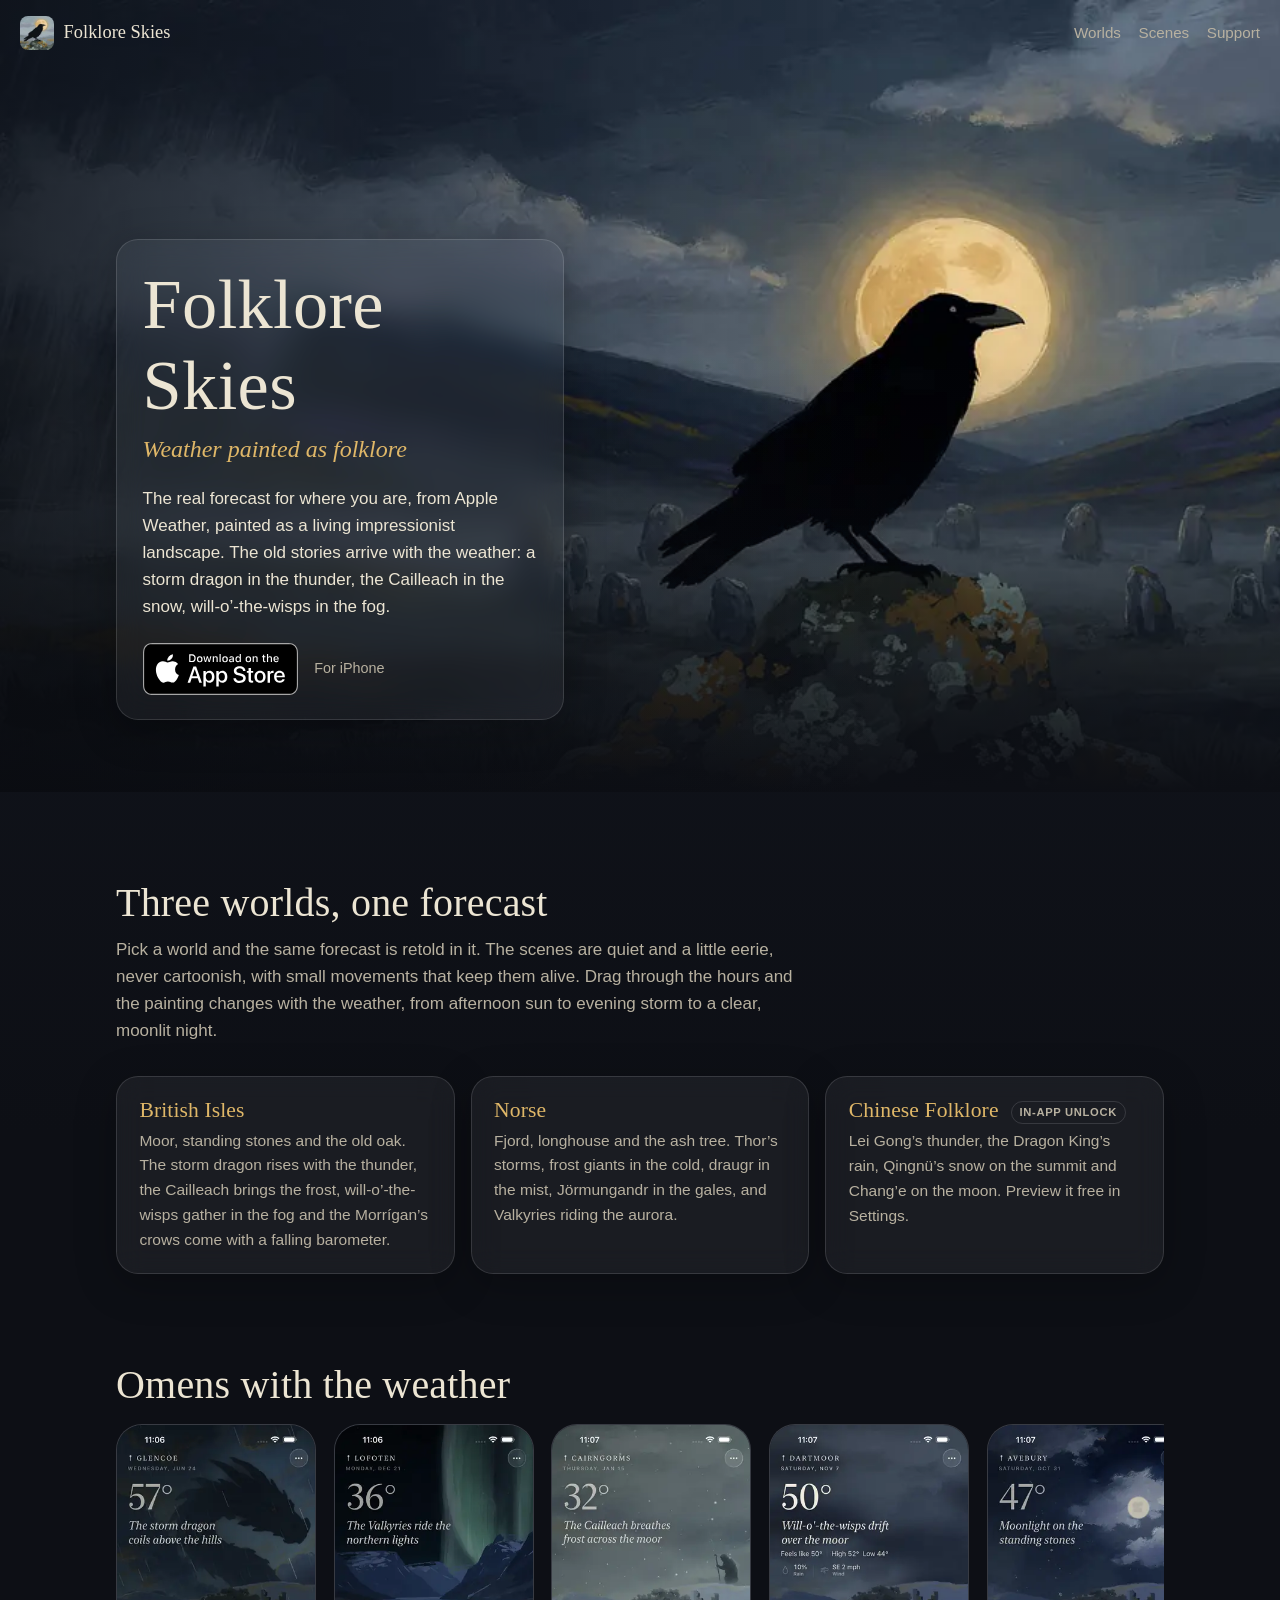
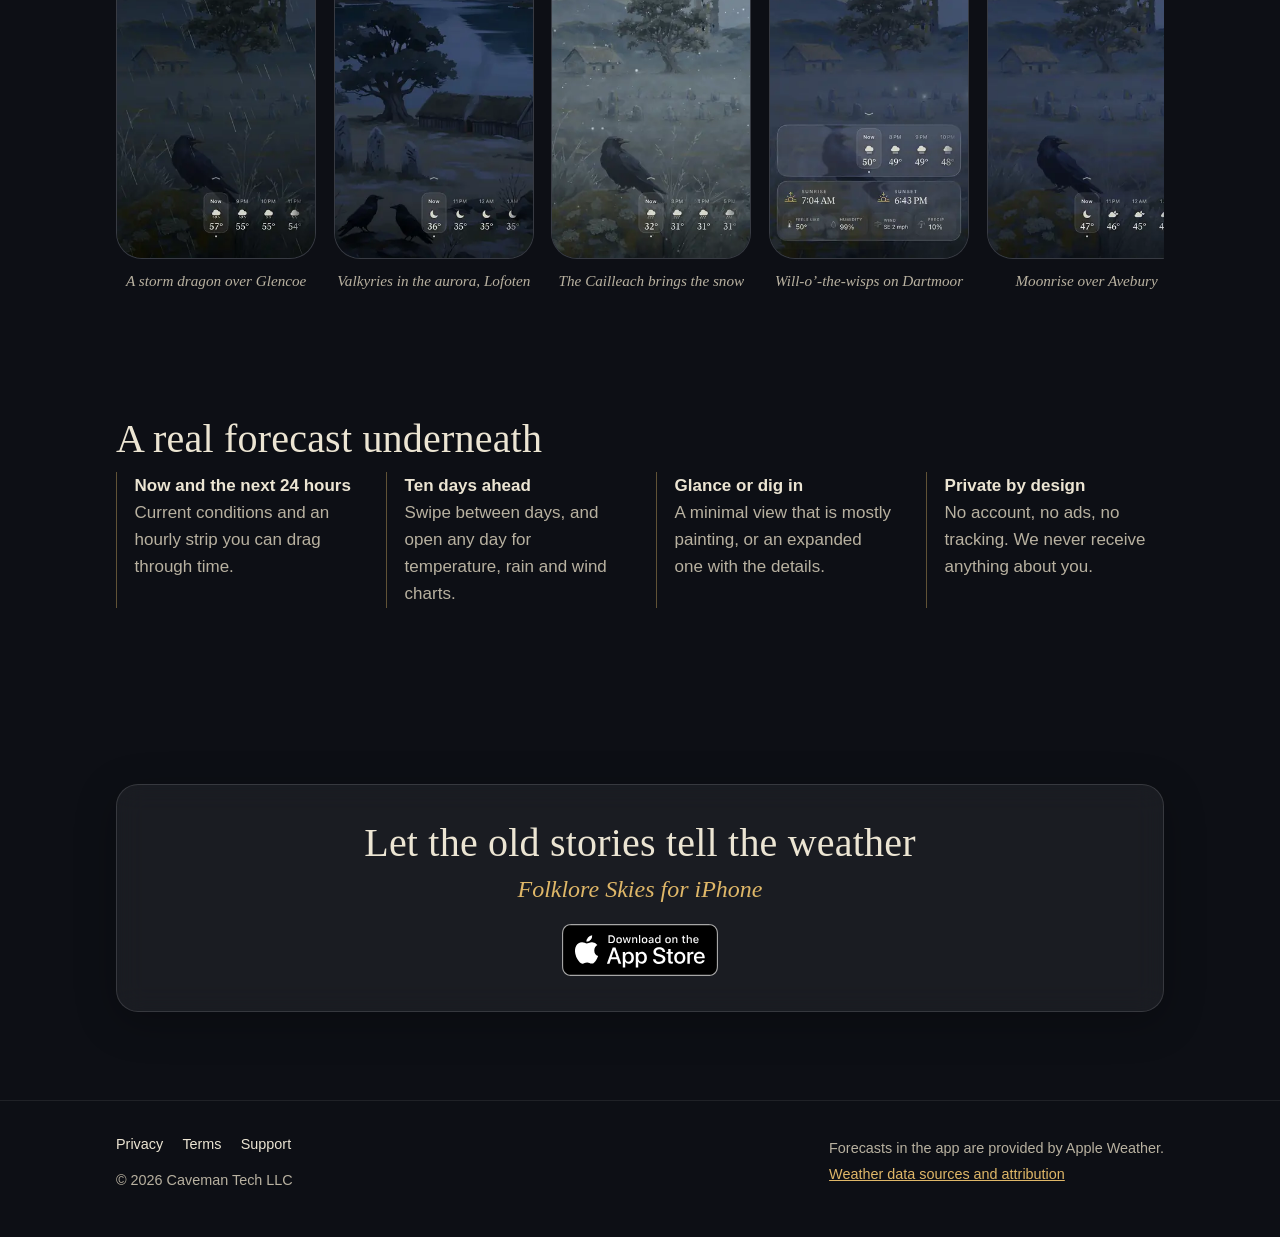
==== index.html @ 435fcce6 "folkloreskies.com: marketing site with privacy, terms, support, OG tags and device-aware store links" ====
<!doctype html>
<html lang="en">
<head>
<meta charset="utf-8">
<meta name="viewport" content="width=device-width, initial-scale=1, viewport-fit=cover">
<title>Folklore Skies: weather painted as folklore</title>
<meta name="description" content="Folklore Skies for iPhone shows the real forecast from Apple Weather as a living impressionist painting, where storm dragons, Valkyries, the Cailleach and Lei Gong arrive with the weather.">
<link rel="canonical" href="https://folkloreskies.com/">
<meta name="theme-color" content="#0d0f15">
<meta name="color-scheme" content="dark">

<!-- Smart App Banner (Safari on iOS). APP_STORE_ID: replace with the numeric Apple ID
     from App Store Connect › App Information › Apple ID (it appears 3 times in this file). -->
<meta name="apple-itunes-app" content="app-id=APP_STORE_ID">

<!-- Open Graph / Twitter -->
<meta property="og:type" content="website">
<meta property="og:site_name" content="Folklore Skies">
<meta property="og:title" content="Folklore Skies: weather painted as folklore">
<meta property="og:description" content="Real forecasts from Apple Weather, painted as impressionist folklore scenes. British Isles, Norse and Chinese folklore for iPhone.">
<meta property="og:url" content="https://folkloreskies.com/">
<meta property="og:image" content="https://folkloreskies.com/assets/og.jpg">
<meta property="og:image:type" content="image/jpeg">
<meta property="og:image:width" content="1200">
<meta property="og:image:height" content="630">
<meta property="og:image:alt" content="A raven on a lichen-covered stone before a gold moon, standing stones on a misty moor, with the words Folklore Skies, Weather painted as folklore.">
<meta property="og:locale" content="en_US">
<meta name="twitter:card" content="summary_large_image">
<meta name="twitter:title" content="Folklore Skies: weather painted as folklore">
<meta name="twitter:description" content="Real forecasts from Apple Weather, painted as impressionist folklore scenes. British Isles, Norse and Chinese folklore for iPhone.">
<meta name="twitter:image" content="https://folkloreskies.com/assets/og.jpg">
<meta name="twitter:image:alt" content="A raven before a gold moon over standing stones, with the words Folklore Skies.">

<link rel="icon" href="/favicon.ico" sizes="any">
<link rel="icon" type="image/png" sizes="32x32" href="/assets/favicon-32.png">
<link rel="icon" type="image/png" sizes="192x192" href="/assets/icon-192.png">
<link rel="apple-touch-icon" href="/apple-touch-icon.png">
<link rel="preload" as="image" href="/assets/hero-1920.webp" media="(min-width: 641px)" fetchpriority="high">
<link rel="stylesheet" href="/assets/site.css">
<script src="/assets/store.js"></script>
<script type="application/ld+json">
{"@context":"https://schema.org","@type":"SoftwareApplication","name":"Folklore Skies","operatingSystem":"iOS 17 or later","applicationCategory":"WeatherApplication","url":"https://folkloreskies.com/","image":"https://folkloreskies.com/assets/og.jpg","publisher":{"@type":"Organization","name":"Caveman Tech LLC"}}
</script>
</head>
<body>
<a class="skip" href="#main">Skip to content</a>
<header class="bar">
  <a class="brand" href="/"><img src="/assets/icon-96.webp" width="34" height="34" alt="">Folklore Skies</a>
  <nav aria-label="Site"><a href="#worlds">Worlds</a><a href="#scenes">Scenes</a><a href="/support/">Support</a></nav>
</header>

<main id="main">
  <section class="hero" aria-labelledby="title" style="padding:0">
    <picture>
      <source media="(max-width: 640px)" type="image/webp" srcset="/assets/hero-portrait-600.webp 600w, /assets/hero-portrait-900.webp 900w" sizes="100vw">
      <source type="image/webp" srcset="/assets/hero-1280.webp 1280w, /assets/hero-1920.webp 1920w, /assets/hero-2560.webp 2560w" sizes="100vw">
      <img src="/assets/hero-1600.jpg" width="1600" height="686" alt="A raven on a lichen-covered stone before a gold moon, standing stones on a misty moor in the rain." fetchpriority="high">
    </picture>
    <div class="wrap">
      <div class="hero-card glass">
        <h1 id="title">Folklore Skies</h1>
        <p class="tagline">Weather painted as folklore</p>
        <p class="lede">The real forecast for where you are, from Apple Weather, painted as a living impressionist landscape. The old stories arrive with the weather: a storm dragon in the thunder, the Cailleach in the snow, will-o&rsquo;-the-wisps in the fog.</p>
        <div class="store">
          <a class="badge appstore" href="https://apps.apple.com/app/folklore-skies/idAPP_STORE_ID"><img src="/assets/app-store-badge.svg" width="156" height="52" alt="Download on the App Store"></a>
          <p class="note appstore">For iPhone</p>
          <p class="android glass" role="note">Android is coming soon. For now, Folklore Skies is on iPhone.</p>
          <a class="play" href="#">Get it on Google Play</a>
        </div>
      </div>
    </div>
  </section>

  <section id="worlds" aria-labelledby="worlds-h">
    <div class="wrap">
      <h2 id="worlds-h">Three worlds, one forecast</h2>
      <p class="intro">Pick a world and the same forecast is retold in it. The scenes are quiet and a little eerie, never cartoonish, with small movements that keep them alive. Drag through the hours and the painting changes with the weather, from afternoon sun to evening storm to a clear, moonlit night.</p>
      <ul class="worlds">
        <li class="glass"><h3>British Isles</h3><p>Moor, standing stones and the old oak. The storm dragon rises with the thunder, the Cailleach brings the frost, will-o&rsquo;-the-wisps gather in the fog and the Morrígan&rsquo;s crows come with a falling barometer.</p></li>
        <li class="glass"><h3>Norse</h3><p>Fjord, longhouse and the ash tree. Thor&rsquo;s storms, frost giants in the cold, draugr in the mist, Jörmungandr in the gales, and Valkyries riding the aurora.</p></li>
        <li class="glass"><h3>Chinese Folklore <span class="tag">In-app unlock</span></h3><p>Lei Gong&rsquo;s thunder, the Dragon King&rsquo;s rain, Qingnü&rsquo;s snow on the summit and Chang&rsquo;e on the moon. Preview it free in Settings.</p></li>
      </ul>
    </div>
  </section>

  <section id="scenes" aria-labelledby="scenes-h" style="padding-top:0">
    <div class="wrap">
      <h2 id="scenes-h">Omens with the weather</h2>
      <ul class="shots" aria-label="App screenshots" tabindex="0">
        <li><figure><img loading="lazy" decoding="async" src="/assets/screens/storm-dragon-330.webp" srcset="/assets/screens/storm-dragon-330.webp 330w, /assets/screens/storm-dragon-660.webp 660w" sizes="(max-width: 640px) 60vw, 220px" width="330" height="717" alt="Thunderstorm over Glencoe with a storm dragon in the clouds"><figcaption>A storm dragon over Glencoe</figcaption></figure></li>
        <li><figure><img loading="lazy" decoding="async" src="/assets/screens/valkyries-330.webp" srcset="/assets/screens/valkyries-330.webp 330w, /assets/screens/valkyries-660.webp 660w" sizes="(max-width: 640px) 60vw, 220px" width="330" height="717" alt="Aurora over Lofoten with Valkyries riding through it"><figcaption>Valkyries in the aurora, Lofoten</figcaption></figure></li>
        <li><figure><img loading="lazy" decoding="async" src="/assets/screens/cailleach-330.webp" srcset="/assets/screens/cailleach-330.webp 330w, /assets/screens/cailleach-660.webp 660w" sizes="(max-width: 640px) 60vw, 220px" width="330" height="717" alt="Snow in the Cairngorms with the Cailleach on the hill"><figcaption>The Cailleach brings the snow</figcaption></figure></li>
        <li><figure><img loading="lazy" decoding="async" src="/assets/screens/dartmoor-expanded-330.webp" srcset="/assets/screens/dartmoor-expanded-330.webp 330w, /assets/screens/dartmoor-expanded-660.webp 660w" sizes="(max-width: 640px) 60vw, 220px" width="330" height="717" alt="Foggy Dartmoor with will-o'-the-wisps and the expanded forecast"><figcaption>Will-o&rsquo;-the-wisps on Dartmoor</figcaption></figure></li>
        <li><figure><img loading="lazy" decoding="async" src="/assets/screens/avebury-330.webp" srcset="/assets/screens/avebury-330.webp 330w, /assets/screens/avebury-660.webp 660w" sizes="(max-width: 640px) 60vw, 220px" width="330" height="717" alt="Clear night at Avebury with the moon over the stones"><figcaption>Moonrise over Avebury</figcaption></figure></li>
        <li><figure><img loading="lazy" decoding="async" src="/assets/screens/day-charts-330.webp" srcset="/assets/screens/day-charts-330.webp 330w, /assets/screens/day-charts-660.webp 660w" sizes="(max-width: 640px) 60vw, 220px" width="330" height="717" alt="Temperature, rain and wind charts for a day in Connemara"><figcaption>Charts for every day</figcaption></figure></li>
      </ul>
    </div>
  </section>

  <section aria-labelledby="real-h" style="padding-top:1rem">
    <div class="wrap">
      <h2 id="real-h">A real forecast underneath</h2>
      <ul class="features">
        <li><strong>Now and the next 24 hours</strong>Current conditions and an hourly strip you can drag through time.</li>
        <li><strong>Ten days ahead</strong>Swipe between days, and open any day for temperature, rain and wind charts.</li>
        <li><strong>Glance or dig in</strong>A minimal view that is mostly painting, or an expanded one with the details.</li>
        <li><strong>Private by design</strong>No account, no ads, no tracking. We never receive anything about you.</li>
      </ul>
    </div>
  </section>

  <section aria-labelledby="get-h">
    <div class="wrap">
      <div class="cta glass">
        <h2 id="get-h">Let the old stories tell the weather</h2>
        <p class="tagline">Folklore Skies for iPhone</p>
        <div class="store">
          <a class="badge appstore" href="https://apps.apple.com/app/folklore-skies/idAPP_STORE_ID"><img src="/assets/app-store-badge.svg" width="156" height="52" alt="Download on the App Store" loading="lazy"></a>
          <p class="android" role="note">Android is coming soon. For now, Folklore Skies is on iPhone.</p>
          <a class="play" href="#">Get it on Google Play</a>
        </div>
      </div>
    </div>
  </section>
</main>

<footer>
  <div class="wrap">
    <div>
      <nav aria-label="Legal"><a href="/privacy/">Privacy</a><a href="/terms/">Terms</a><a href="/support/">Support</a></nav>
      <p style="margin-top:.8rem">&copy; 2026 Caveman Tech LLC</p>
    </div>
    <div>
      <p>Forecasts in the app are provided by Apple&nbsp;Weather.</p>
      <p><a href="https://weatherkit.apple.com/legal-attribution.html">Weather data sources and attribution</a></p>
    </div>
  </div>
</footer>
</body>
</html>
---- assets/site.css ----
/* Folklore Skies — static site. No web fonts, trackers or cookies. */
:root{
  --ink:#ece5d3; --ink-dim:#b8b1a0; --gold:#dfb768; --gold-hi:#f0cf8a;
  --night:#0d0f15; --night-2:#141821;
  --glass:rgba(255,255,255,.055); --glass-edge:rgba(255,255,255,.13);
  --serif:"Iowan Old Style","Palatino Linotype",Palatino,"Book Antiqua",Georgia,"Noto Serif",serif;
  --sans:-apple-system,BlinkMacSystemFont,"Segoe UI",Roboto,"Helvetica Neue",Arial,sans-serif;
  color-scheme:dark;
}
*{box-sizing:border-box}
html{background:var(--night);-webkit-text-size-adjust:100%}
body{margin:0;color:var(--ink);font:17px/1.6 var(--sans);background:
  radial-gradient(1200px 600px at 70% -10%,rgba(223,183,104,.08),transparent 60%),
  linear-gradient(180deg,var(--night-2),var(--night) 40%);min-height:100vh}
a{color:var(--gold)}a:hover{color:var(--gold-hi)}
a:focus-visible,button:focus-visible{outline:2px solid var(--gold-hi);outline-offset:3px;border-radius:6px}
h1,h2,h3{font-family:var(--serif);font-weight:400;letter-spacing:.005em;line-height:1.15}
img{max-width:100%;height:auto;display:block}
.skip{position:absolute;left:-999px;top:0}.skip:focus{left:1rem;top:1rem;z-index:10;background:var(--night);padding:.5rem 1rem}
.wrap{max-width:68rem;margin:0 auto;padding:0 1.25rem}
.glass{background:var(--glass);border:1px solid var(--glass-edge);border-radius:22px;
  -webkit-backdrop-filter:blur(14px) saturate(1.2);backdrop-filter:blur(14px) saturate(1.2);
  box-shadow:0 10px 40px rgba(0,0,0,.25)}

/* header bar */
.bar{position:absolute;inset:0 0 auto 0;z-index:3;display:flex;align-items:center;justify-content:space-between;padding:1rem 1.25rem}
.brand{display:flex;align-items:center;gap:.6rem;color:var(--ink);text-decoration:none;font-family:var(--serif);font-size:1.15rem}
.brand img{width:34px;height:34px;border-radius:8px}
.bar nav a{color:var(--ink-dim);text-decoration:none;margin-left:1.1rem;font-size:.95rem}
.bar nav a:hover{color:var(--ink)}

/* hero */
.hero{position:relative;min-height:min(88vh,50rem);display:flex;align-items:flex-end;overflow:hidden;isolation:isolate}
.hero picture,.hero picture img{position:absolute;inset:0;width:100%;height:100%;object-fit:cover;object-position:0% 40%;z-index:-2}
.hero::after{content:"";position:absolute;inset:0;z-index:-1;background:
  linear-gradient(90deg,rgba(9,11,16,.72) 0%,rgba(9,11,16,.25) 45%,transparent 70%),
  linear-gradient(0deg,var(--night) 0%,rgba(13,15,21,.3) 28%,transparent 55%)}
.hero .wrap{width:100%;padding-bottom:clamp(2.5rem,8vh,5rem)}
.hero-card{max-width:28rem;padding:1.5rem 1.6rem}
.hero h1{font-size:clamp(2.6rem,6vw,4.4rem);margin:0}
.tagline{font-family:var(--serif);font-style:italic;color:var(--gold);font-size:clamp(1.2rem,2.4vw,1.5rem);margin:.25rem 0 1rem}
.lede{margin:0 0 1.4rem;color:var(--ink)}

/* store */
.store{display:flex;flex-wrap:wrap;align-items:center;gap:.6rem 1rem}
.store .badge img{height:52px;width:auto}
.store .note{color:var(--ink-dim);font-size:.9rem;margin:0}
.store .android,.store .play{display:none}
html[data-platform="android"] .store .appstore{display:none}
html[data-platform="android"] .store .android{display:block}
html[data-platform="android"][data-play="1"] .store .android{display:none}
html[data-platform="android"][data-play="1"] .store .play{display:inline-flex}
.android{padding:.7rem 1rem;border-radius:14px;margin:0}
.play{align-items:center;gap:.5rem;padding:.75rem 1.2rem;border-radius:12px;background:#000;border:1px solid #a6a6a6;color:#fff;text-decoration:none;font-weight:600}

/* sections */
section{padding:clamp(3rem,8vw,5.5rem) 0}
section h2{font-size:clamp(1.8rem,3.6vw,2.5rem);margin:0 0 .6rem}
.intro{max-width:44rem;color:var(--ink-dim);margin:0 0 2rem}
.worlds{display:grid;grid-template-columns:repeat(auto-fit,minmax(16rem,1fr));gap:1rem;list-style:none;padding:0;margin:0}
.worlds li{padding:1.3rem 1.4rem}
.worlds h3{margin:0 0 .35rem;font-size:1.35rem;color:var(--gold)}
.worlds p{margin:0;color:var(--ink-dim);font-size:.97rem}
.tag{display:inline-block;margin-left:.4rem;font:600 .7rem/1 var(--sans);letter-spacing:.06em;text-transform:uppercase;color:var(--ink-dim);border:1px solid var(--glass-edge);border-radius:99px;padding:.3rem .5rem;vertical-align:middle}

.shots{display:grid;grid-auto-flow:column;grid-auto-columns:minmax(12.5rem,1fr);gap:1.1rem;overflow-x:auto;scroll-snap-type:x mandatory;padding:.4rem .2rem 1.2rem;margin:0;list-style:none;scrollbar-width:thin}
.shots li{scroll-snap-align:start}
.shots figure{margin:0}
.shots img{border-radius:26px;border:1px solid var(--glass-edge);aspect-ratio:1320/2868;width:100%;background:#1a1e27}
.shots figcaption{font-family:var(--serif);font-style:italic;color:var(--ink-dim);font-size:.95rem;text-align:center;margin-top:.6rem}

.features{display:grid;grid-template-columns:repeat(auto-fit,minmax(13rem,1fr));gap:1rem 2rem;padding:0;margin:0;list-style:none}
.features li{padding-left:1.1rem;border-left:1px solid rgba(223,183,104,.4);color:var(--ink-dim)}
.features strong{color:var(--ink);font-weight:600;display:block}
.cta{text-align:center;padding:2.2rem 1.5rem}
.cta .store{justify-content:center}
.cta h2{margin-bottom:.2rem}

/* prose pages */
.page{max-width:42rem;margin:0 auto;padding:6.5rem 1.25rem 3rem}
.page h1{font-size:clamp(2rem,5vw,2.7rem);margin:0 0 .4rem}
.page h2{font-size:1.45rem;margin:2.2rem 0 .5rem}
.page .meta{color:var(--ink-dim);font-style:italic;margin-top:0}
.page li{margin:.3rem 0}
.page.center{text-align:center;padding-top:9rem}

/* footer */
footer{border-top:1px solid rgba(255,255,255,.08);padding:2rem 0 2.6rem;color:var(--ink-dim);font-size:.9rem}
footer .wrap{display:flex;flex-wrap:wrap;gap:.8rem 2rem;justify-content:space-between;align-items:flex-start}
footer nav a{color:var(--ink);text-decoration:none;margin-right:1.2rem}
footer nav a:hover{color:var(--gold)}
footer p{margin:.2rem 0}

@media (max-width:640px){
  .bar nav{display:none}
  .hero{display:block;min-height:0}
  .hero picture{position:relative;display:block;height:min(64svh,34rem)}
  .hero picture img{object-position:50% 35%}
  .hero .wrap{margin-top:-5.5rem;padding-bottom:1rem}
  .hero::after{background:linear-gradient(0deg,var(--night) 0%,var(--night) 30%,rgba(13,15,21,.4) 52%,transparent 70%)}
  .hero-card{padding:1.3rem 1.3rem}
}
@media (prefers-reduced-motion:no-preference){
  .hero picture img{animation:drift 40s ease-in-out infinite alternate}
  @keyframes drift{from{transform:scale(1.04) translateX(0)}to{transform:scale(1.08) translateX(-1.2%)}}
}
@supports not ((backdrop-filter:blur(1px)) or (-webkit-backdrop-filter:blur(1px))){.glass{background:rgba(20,24,33,.82)}}
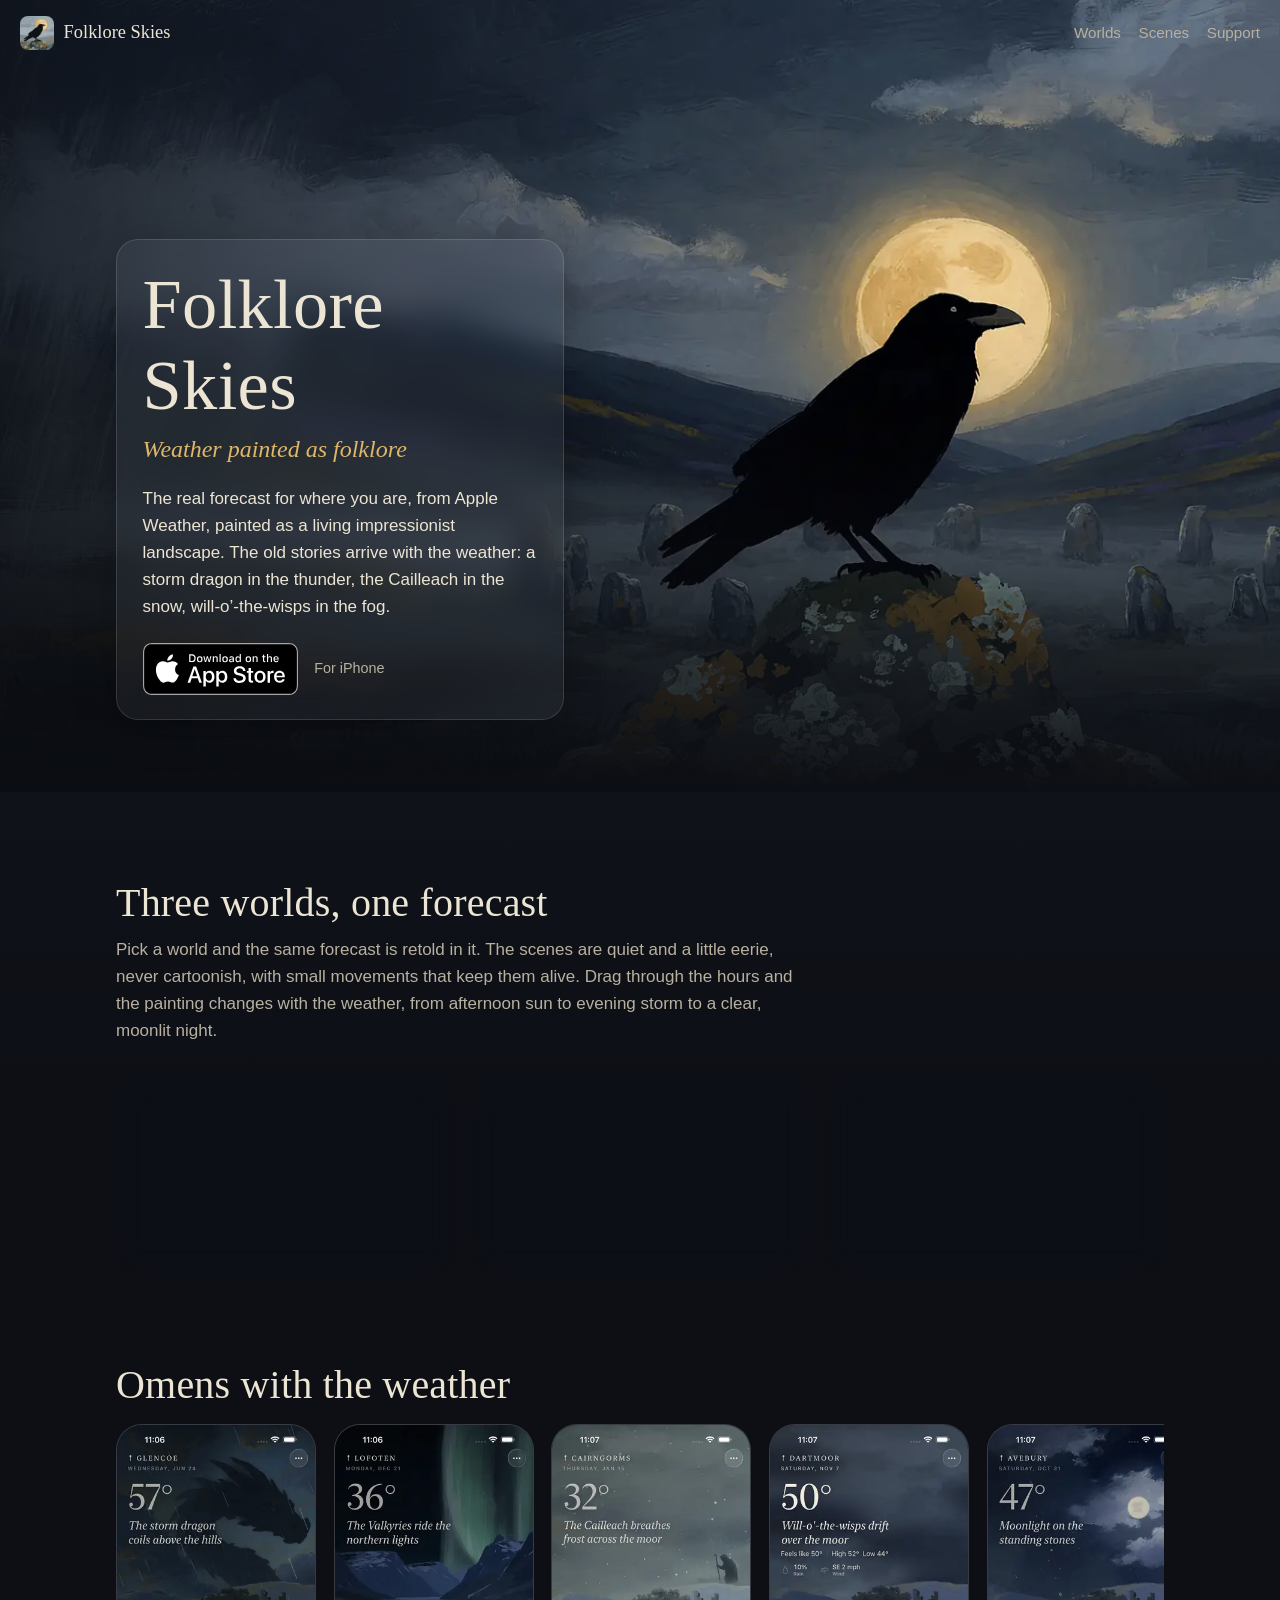
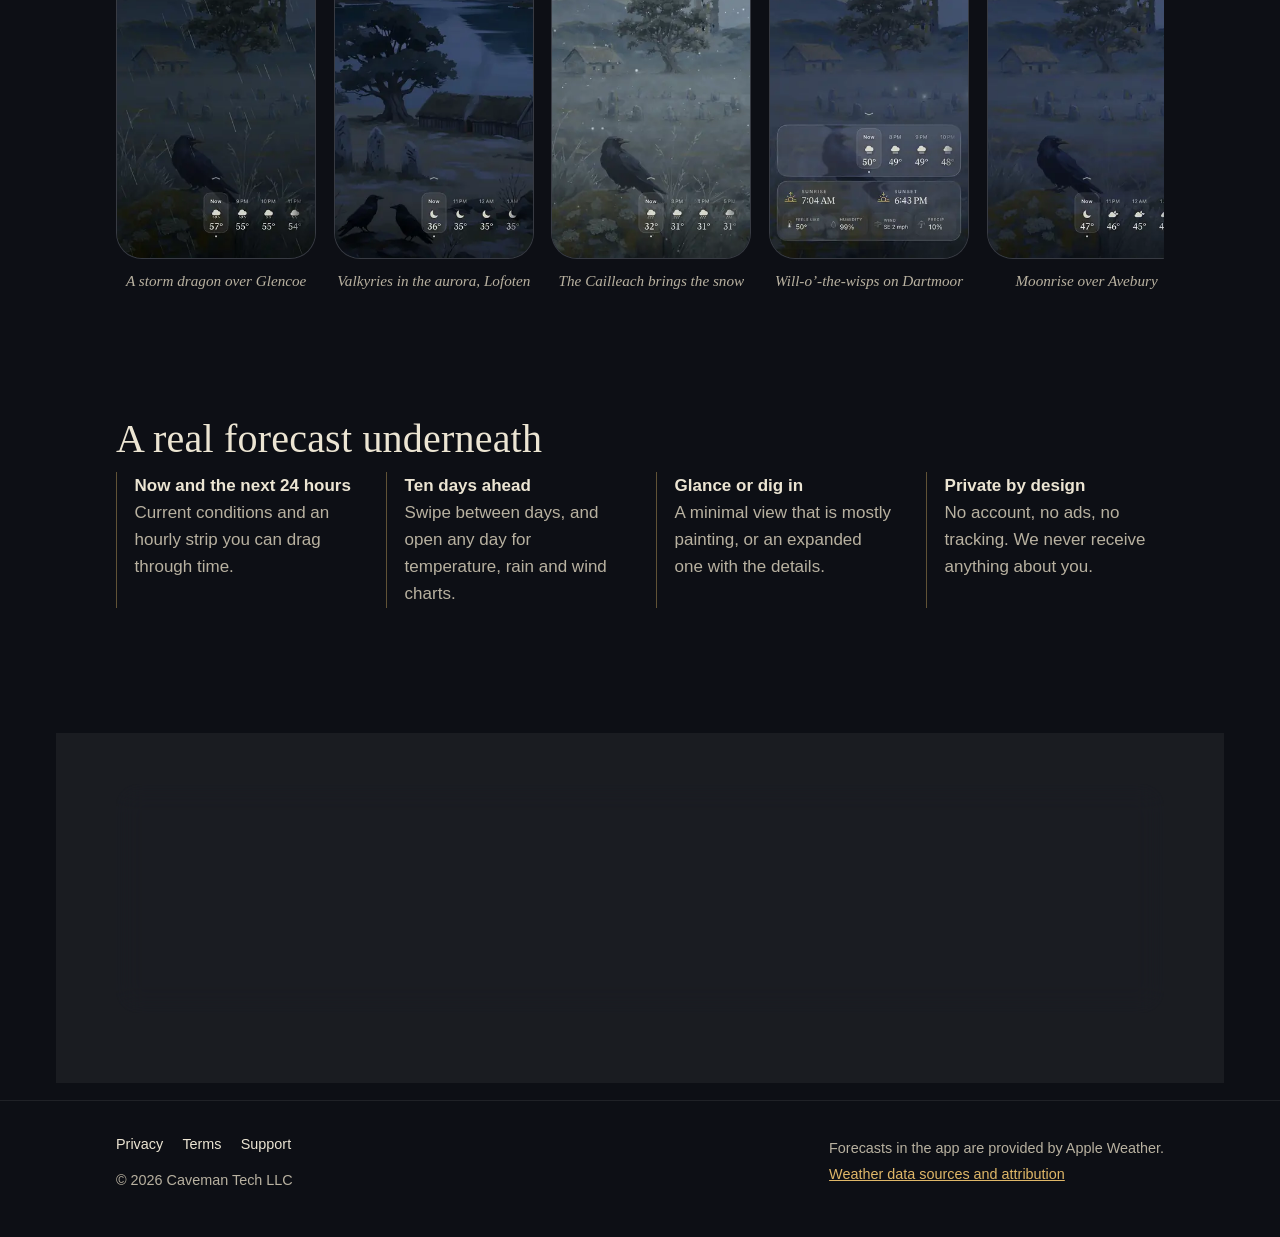
==== commit a88cabde: "Set App Store ID 6824357386" ====
--- a/index.html
+++ b/index.html
@@ -9,9 +9,8 @@
 <meta name="theme-color" content="#0d0f15">
 <meta name="color-scheme" content="dark">
 
-<!-- Smart App Banner (Safari on iOS). APP_STORE_ID: replace with the numeric Apple ID
-     from App Store Connect › App Information › Apple ID (it appears 3 times in this file). -->
-<meta name="apple-itunes-app" content="app-id=APP_STORE_ID">
+<!-- Smart App Banner (Safari on iOS). App Store ID 6824357386 (also used in the badge links below). -->
+<meta name="apple-itunes-app" content="app-id=6824357386">
 
 <!-- Open Graph / Twitter -->
 <meta property="og:type" content="website">
@@ -62,7 +61,7 @@
         <p class="tagline">Weather painted as folklore</p>
         <p class="lede">The real forecast for where you are, from Apple Weather, painted as a living impressionist landscape. The old stories arrive with the weather: a storm dragon in the thunder, the Cailleach in the snow, will-o&rsquo;-the-wisps in the fog.</p>
         <div class="store">
-          <a class="badge appstore" href="https://apps.apple.com/app/folklore-skies/idAPP_STORE_ID"><img src="/assets/app-store-badge.svg" width="156" height="52" alt="Download on the App Store"></a>
+          <a class="badge appstore" href="https://apps.apple.com/app/folklore-skies/id6824357386"><img src="/assets/app-store-badge.svg" width="156" height="52" alt="Download on the App Store"></a>
           <p class="note appstore">For iPhone</p>
           <p class="android glass" role="note">Android is coming soon. For now, Folklore Skies is on iPhone.</p>
           <a class="play" href="#">Get it on Google Play</a>
@@ -115,7 +114,7 @@
         <h2 id="get-h">Let the old stories tell the weather</h2>
         <p class="tagline">Folklore Skies for iPhone</p>
         <div class="store">
-          <a class="badge appstore" href="https://apps.apple.com/app/folklore-skies/idAPP_STORE_ID"><img src="/assets/app-store-badge.svg" width="156" height="52" alt="Download on the App Store" loading="lazy"></a>
+          <a class="badge appstore" href="https://apps.apple.com/app/folklore-skies/id6824357386"><img src="/assets/app-store-badge.svg" width="156" height="52" alt="Download on the App Store" loading="lazy"></a>
           <p class="android" role="note">Android is coming soon. For now, Folklore Skies is on iPhone.</p>
           <a class="play" href="#">Get it on Google Play</a>
         </div>
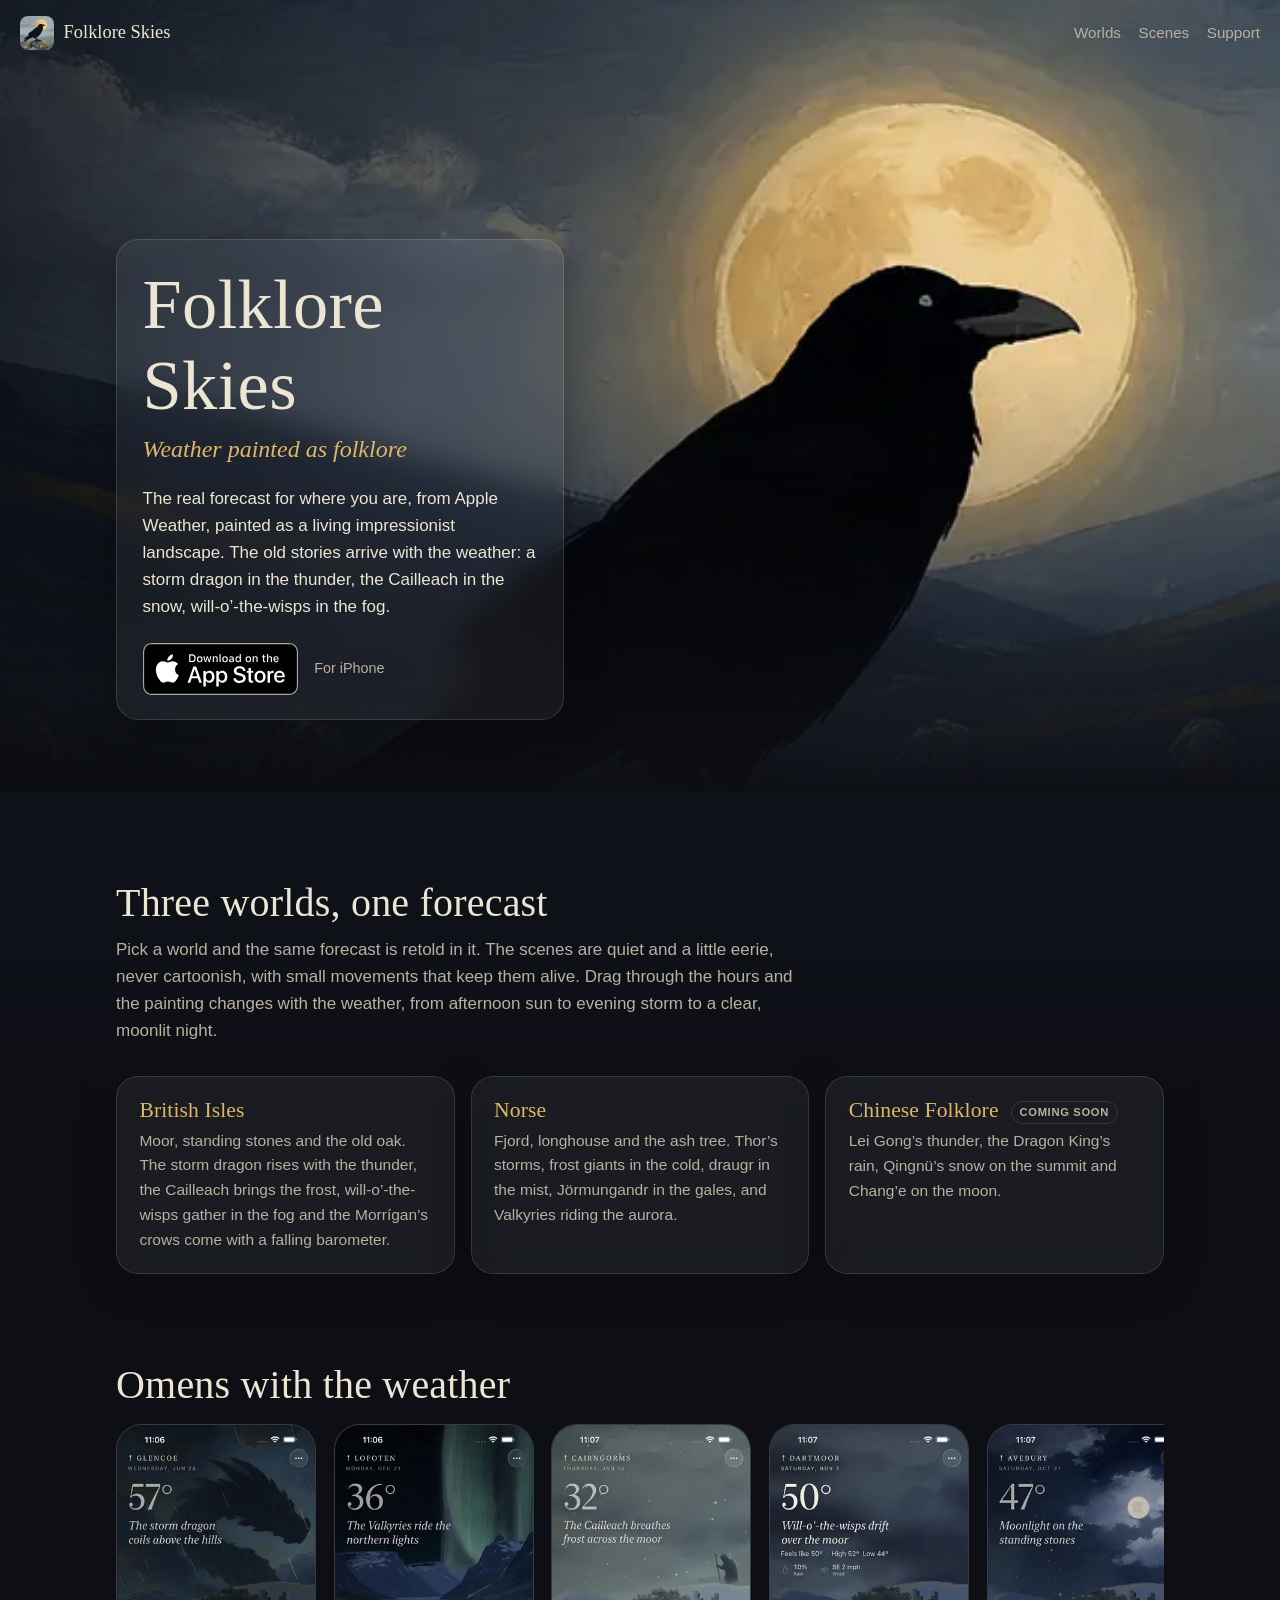
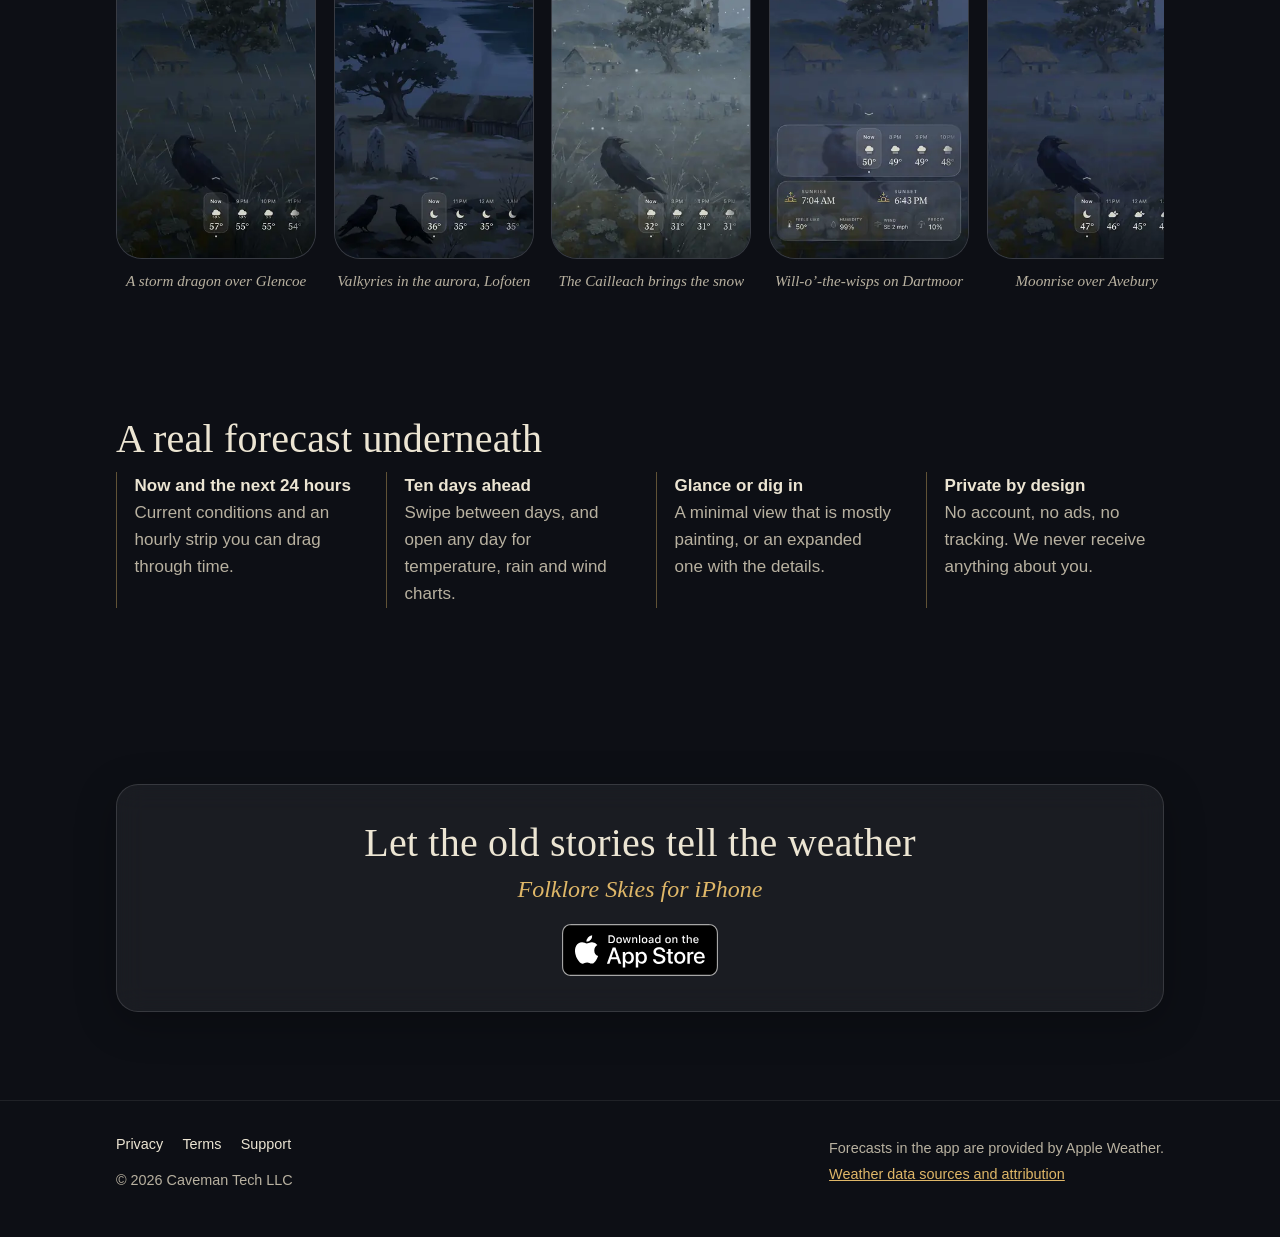
==== commit fd7475f6: "Mark Chinese Folklore as coming soon" ====
--- a/index.html
+++ b/index.html
@@ -4,7 +4,7 @@
 <meta charset="utf-8">
 <meta name="viewport" content="width=device-width, initial-scale=1, viewport-fit=cover">
 <title>Folklore Skies: weather painted as folklore</title>
-<meta name="description" content="Folklore Skies for iPhone shows the real forecast from Apple Weather as a living impressionist painting, where storm dragons, Valkyries, the Cailleach and Lei Gong arrive with the weather.">
+<meta name="description" content="Folklore Skies for iPhone shows the real forecast from Apple Weather as a living impressionist painting, where storm dragons, Valkyries, the Cailleach and will-o&rsquo;-the-wisps arrive with the weather.">
 <link rel="canonical" href="https://folkloreskies.com/">
 <meta name="theme-color" content="#0d0f15">
 <meta name="color-scheme" content="dark">
@@ -16,7 +16,7 @@
 <meta property="og:type" content="website">
 <meta property="og:site_name" content="Folklore Skies">
 <meta property="og:title" content="Folklore Skies: weather painted as folklore">
-<meta property="og:description" content="Real forecasts from Apple Weather, painted as impressionist folklore scenes. British Isles, Norse and Chinese folklore for iPhone.">
+<meta property="og:description" content="Real forecasts from Apple Weather, painted as impressionist folklore scenes. British Isles and Norse folklore for iPhone, with more worlds coming.">
 <meta property="og:url" content="https://folkloreskies.com/">
 <meta property="og:image" content="https://folkloreskies.com/assets/og.jpg">
 <meta property="og:image:type" content="image/jpeg">
@@ -26,7 +26,7 @@
 <meta property="og:locale" content="en_US">
 <meta name="twitter:card" content="summary_large_image">
 <meta name="twitter:title" content="Folklore Skies: weather painted as folklore">
-<meta name="twitter:description" content="Real forecasts from Apple Weather, painted as impressionist folklore scenes. British Isles, Norse and Chinese folklore for iPhone.">
+<meta name="twitter:description" content="Real forecasts from Apple Weather, painted as impressionist folklore scenes. British Isles and Norse folklore for iPhone, with more worlds coming.">
 <meta name="twitter:image" content="https://folkloreskies.com/assets/og.jpg">
 <meta name="twitter:image:alt" content="A raven before a gold moon over standing stones, with the words Folklore Skies.">
 
@@ -77,7 +77,7 @@
       <ul class="worlds">
         <li class="glass"><h3>British Isles</h3><p>Moor, standing stones and the old oak. The storm dragon rises with the thunder, the Cailleach brings the frost, will-o&rsquo;-the-wisps gather in the fog and the Morrígan&rsquo;s crows come with a falling barometer.</p></li>
         <li class="glass"><h3>Norse</h3><p>Fjord, longhouse and the ash tree. Thor&rsquo;s storms, frost giants in the cold, draugr in the mist, Jörmungandr in the gales, and Valkyries riding the aurora.</p></li>
-        <li class="glass"><h3>Chinese Folklore <span class="tag">In-app unlock</span></h3><p>Lei Gong&rsquo;s thunder, the Dragon King&rsquo;s rain, Qingnü&rsquo;s snow on the summit and Chang&rsquo;e on the moon. Preview it free in Settings.</p></li>
+        <li class="glass"><h3>Chinese Folklore <span class="tag">Coming soon</span></h3><p>Lei Gong&rsquo;s thunder, the Dragon King&rsquo;s rain, Qingnü&rsquo;s snow on the summit and Chang&rsquo;e on the moon.</p></li>
       </ul>
     </div>
   </section>
